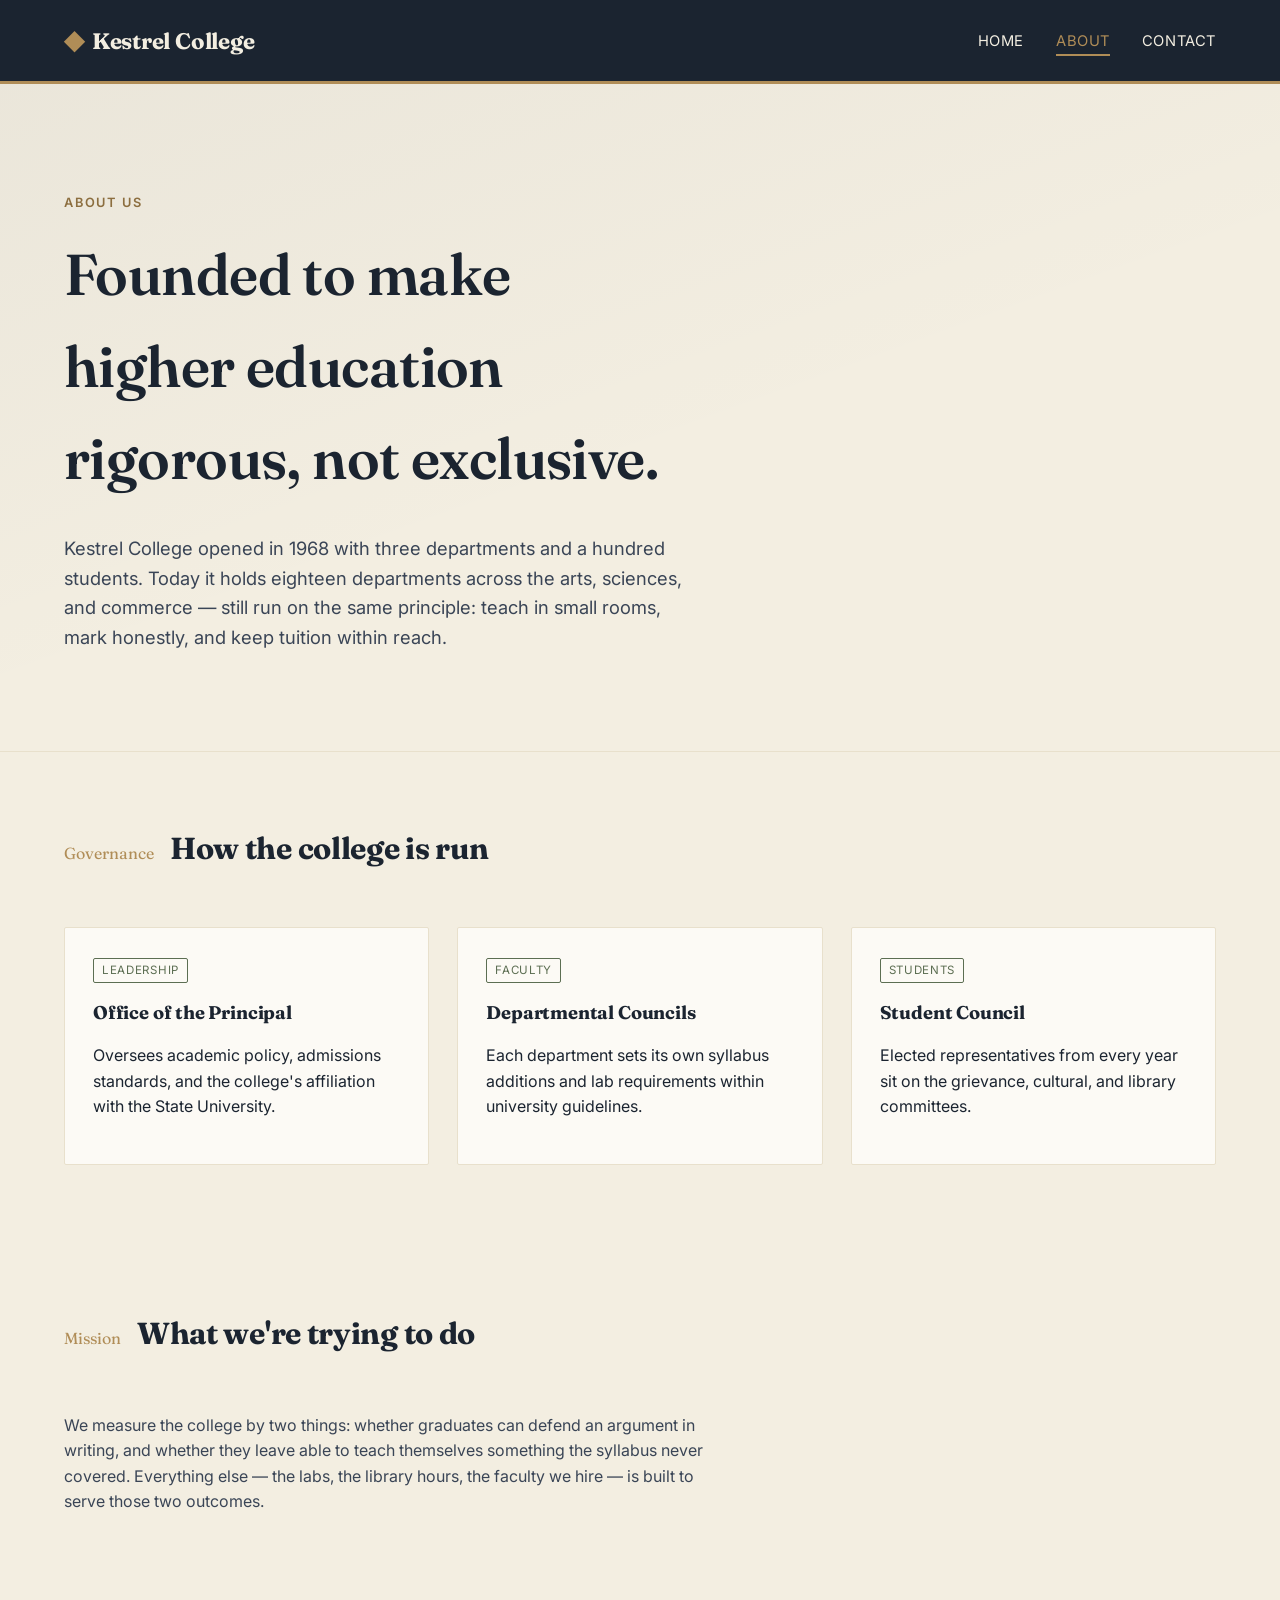
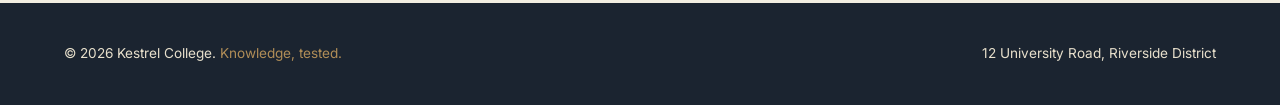
==== about.html @ f405685e "first Initial commit" ====
<!DOCTYPE html>
<html lang="en">
<head>
<meta charset="UTF-8">
<meta name="viewport" content="width=device-width, initial-scale=1.0">
<title>About — Kestrel College</title>
<link rel="stylesheet" href="style.css">
</head>
<body>

<header class="site-header">
  <a class="brand" href="index.html"><span class="mark">◆</span> Kestrel College</a>
  <nav class="main-nav">
    <ul>
      <li><a href="index.html">Home</a></li>
      <li><a href="about.html" aria-current="page">About</a></li>
      <li><a href="contact.html">Contact</a></li>
    </ul>
  </nav>
</header>

<section class="hero">
  <p class="eyebrow">About Us</p>
  <h1>Founded to make higher education rigorous, not exclusive.</h1>
  <p class="lede">Kestrel College opened in 1968 with three departments and a hundred students. Today it holds eighteen departments across the arts, sciences, and commerce — still run on the same principle: teach in small rooms, mark honestly, and keep tuition within reach.</p>
</section>

<section>
  <div class="section-title">
    <span class="num">Governance</span>
    <h2>How the college is run</h2>
  </div>
  <div class="grid">
    <div class="card">
      <span class="tag">Leadership</span>
      <h3>Office of the Principal</h3>
      <p>Oversees academic policy, admissions standards, and the college's affiliation with the State University.</p>
    </div>
    <div class="card">
      <span class="tag">Faculty</span>
      <h3>Departmental Councils</h3>
      <p>Each department sets its own syllabus additions and lab requirements within university guidelines.</p>
    </div>
    <div class="card">
      <span class="tag">Students</span>
      <h3>Student Council</h3>
      <p>Elected representatives from every year sit on the grievance, cultural, and library committees.</p>
    </div>
  </div>
</section>

<section>
  <div class="section-title">
    <span class="num">Mission</span>
    <h2>What we're trying to do</h2>
  </div>
  <p style="max-width:65ch; color:var(--ink-soft);">
    We measure the college by two things: whether graduates can defend an argument in writing, and whether they leave able to teach themselves something the syllabus never covered. Everything else — the labs, the library hours, the faculty we hire — is built to serve those two outcomes.
  </p>
</section>

<footer>
  <span>© 2026 Kestrel College. <span class="brass">Knowledge, tested.</span></span>
  <span>12 University Road, Riverside District</span>
</footer>

</body>
</html>
---- style.css ----
/* Kestrel College — shared stylesheet */

@import url('https://fonts.googleapis.com/css2?family=Fraunces:opsz,wght@9..144,400;9..144,600;9..144,700&family=Inter:wght@400;500;600&display=swap');

:root {
  --ink: #1B2430;
  --ink-soft: #3A4556;
  --parchment: #F3EEE1;
  --parchment-deep: #E8E0CC;
  --brass: #B08D57;
  --brass-deep: #8C6E3F;
  --moss: #5C6E52;
  --white: #FCFAF5;
  --radius: 2px;
}

* { box-sizing: border-box; }

html { scroll-behavior: smooth; }

body {
  margin: 0;
  background: var(--parchment);
  color: var(--ink);
  font-family: 'Inter', -apple-system, sans-serif;
  line-height: 1.6;
}

h1, h2, h3, .brand {
  font-family: 'Fraunces', Georgia, serif;
  color: var(--ink);
  margin: 0 0 0.5em;
  letter-spacing: -0.01em;
}

a { color: inherit; }

img { max-width: 100%; display: block; }

/* ---------- Header / nav ---------- */

.site-header {
  display: flex;
  align-items: center;
  justify-content: space-between;
  padding: 1.25rem 5%;
  background: var(--ink);
  color: var(--parchment);
  position: sticky;
  top: 0;
  z-index: 10;
  border-bottom: 3px solid var(--brass);
}

.brand {
  color: var(--parchment);
  font-size: 1.4rem;
  font-weight: 700;
  text-decoration: none;
  display: flex;
  align-items: baseline;
  gap: 0.5rem;
  margin: 0;
}

.brand .mark {
  color: var(--brass);
  font-size: 1.6rem;
}

nav.main-nav ul {
  list-style: none;
  display: flex;
  gap: 2rem;
  margin: 0;
  padding: 0;
}

nav.main-nav a {
  text-decoration: none;
  color: var(--parchment);
  font-size: 0.92rem;
  letter-spacing: 0.04em;
  text-transform: uppercase;
  padding-bottom: 4px;
  border-bottom: 2px solid transparent;
  transition: border-color 0.2s ease, color 0.2s ease;
}

nav.main-nav a:hover,
nav.main-nav a[aria-current="page"] {
  color: var(--brass);
  border-bottom-color: var(--brass);
}

/* ---------- Hero ---------- */

.hero {
  padding: 6rem 5% 5rem;
  background:
    linear-gradient(160deg, rgba(27,36,48,0.04) 0%, rgba(27,36,48,0) 55%),
    var(--parchment);
  border-bottom: 1px solid var(--parchment-deep);
}

.hero .eyebrow {
  font-size: 0.8rem;
  letter-spacing: 0.14em;
  text-transform: uppercase;
  color: var(--brass-deep);
  font-weight: 600;
  margin-bottom: 1rem;
}

.hero h1 {
  font-size: clamp(2.4rem, 5vw, 3.6rem);
  max-width: 16ch;
  font-weight: 600;
}

.hero p.lede {
  max-width: 52ch;
  font-size: 1.15rem;
  color: var(--ink-soft);
  margin-top: 1rem;
}

.hero-actions {
  margin-top: 2rem;
  display: flex;
  gap: 1rem;
}

/* ---------- Buttons ---------- */

.btn {
  display: inline-block;
  padding: 0.8rem 1.6rem;
  text-decoration: none;
  font-size: 0.9rem;
  letter-spacing: 0.03em;
  border-radius: var(--radius);
  transition: transform 0.15s ease, background 0.15s ease;
}

.btn-primary {
  background: var(--ink);
  color: var(--parchment);
}
.btn-primary:hover { background: var(--brass-deep); transform: translateY(-1px); }

.btn-ghost {
  border: 1px solid var(--ink);
  color: var(--ink);
}
.btn-ghost:hover { background: var(--ink); color: var(--parchment); }

/* ---------- Sections / cards ---------- */

section { padding: 4.5rem 5%; }

.section-title {
  display: flex;
  align-items: baseline;
  gap: 1rem;
  margin-bottom: 2.5rem;
}

.section-title .num {
  font-family: 'Fraunces', serif;
  color: var(--brass);
  font-size: 1rem;
}

.section-title h2 { font-size: 1.9rem; }

.grid {
  display: grid;
  grid-template-columns: repeat(auto-fit, minmax(230px, 1fr));
  gap: 1.75rem;
}

.card {
  background: var(--white);
  border: 1px solid var(--parchment-deep);
  padding: 1.75rem;
  border-radius: var(--radius);
}

.card h3 { font-size: 1.15rem; }

.card .tag {
  display: inline-block;
  font-size: 0.72rem;
  letter-spacing: 0.06em;
  text-transform: uppercase;
  color: var(--moss);
  border: 1px solid var(--moss);
  padding: 0.15rem 0.5rem;
  border-radius: var(--radius);
  margin-bottom: 0.9rem;
}

.stat-row {
  display: flex;
  flex-wrap: wrap;
  gap: 3rem;
  border-top: 1px solid var(--parchment-deep);
  border-bottom: 1px solid var(--parchment-deep);
  padding: 2.5rem 0;
  margin: 3rem 0;
}

.stat .num {
  font-family: 'Fraunces', serif;
  font-size: 2.2rem;
  color: var(--brass-deep);
  font-weight: 600;
}

.stat .label {
  font-size: 0.85rem;
  color: var(--ink-soft);
  text-transform: uppercase;
  letter-spacing: 0.04em;
}

/* ---------- Gallery-specific ---------- */

.gallery-grid {
  display: grid;
  grid-template-columns: repeat(auto-fit, minmax(240px, 1fr));
  gap: 1.5rem;
}

.gallery-tile {
  aspect-ratio: 4/3;
  border-radius: var(--radius);
  display: flex;
  align-items: flex-end;
  padding: 1rem;
  color: var(--white);
  font-family: 'Fraunces', serif;
  font-size: 1.05rem;
  position: relative;
  overflow: hidden;
}

.gallery-tile::after {
  content: "";
  position: absolute;
  inset: 0;
  background: linear-gradient(0deg, rgba(27,36,48,0.65), rgba(27,36,48,0) 60%);
}

.gallery-tile span { position: relative; z-index: 1; }

.tile-1 { background: linear-gradient(135deg, #5C6E52, #1B2430); }
.tile-2 { background: linear-gradient(135deg, #B08D57, #3A4556); }
.tile-3 { background: linear-gradient(135deg, #8C6E3F, #1B2430); }
.tile-4 { background: linear-gradient(135deg, #3A4556, #5C6E52); }
.tile-5 { background: linear-gradient(135deg, #1B2430, #B08D57); }
.tile-6 { background: linear-gradient(135deg, #5C6E52, #8C6E3F); }

/* ---------- Contact ---------- */

.contact-grid {
  display: grid;
  grid-template-columns: 1.1fr 0.9fr;
  gap: 3rem;
}

.info-list {
  list-style: none;
  padding: 0;
  margin: 1.5rem 0 0;
}

.info-list li {
  padding: 0.9rem 0;
  border-bottom: 1px solid var(--parchment-deep);
  display: flex;
  gap: 1rem;
}

.info-list .k {
  min-width: 8ch;
  color: var(--brass-deep);
  font-size: 0.8rem;
  text-transform: uppercase;
  letter-spacing: 0.05em;
  padding-top: 0.15rem;
}

form.contact-form {
  display: grid;
  gap: 1rem;
  background: var(--white);
  border: 1px solid var(--parchment-deep);
  padding: 2rem;
  border-radius: var(--radius);
}

form.contact-form label {
  font-size: 0.8rem;
  text-transform: uppercase;
  letter-spacing: 0.05em;
  color: var(--ink-soft);
  display: block;
  margin-bottom: 0.35rem;
}

form.contact-form input,
form.contact-form textarea {
  width: 100%;
  padding: 0.7rem 0.8rem;
  border: 1px solid var(--parchment-deep);
  border-radius: var(--radius);
  font-family: inherit;
  font-size: 0.95rem;
  background: var(--parchment);
}

/* ---------- Footer ---------- */

footer {
  background: var(--ink);
  color: var(--parchment-deep);
  padding: 2.5rem 5%;
  font-size: 0.85rem;
  display: flex;
  justify-content: space-between;
  flex-wrap: wrap;
  gap: 1rem;
}

footer .brass { color: var(--brass); }

@media (max-width: 720px) {
  .site-header { flex-direction: column; gap: 1rem; align-items: flex-start; }
  nav.main-nav ul { gap: 1.2rem; flex-wrap: wrap; }
  .contact-grid { grid-template-columns: 1fr; }
}
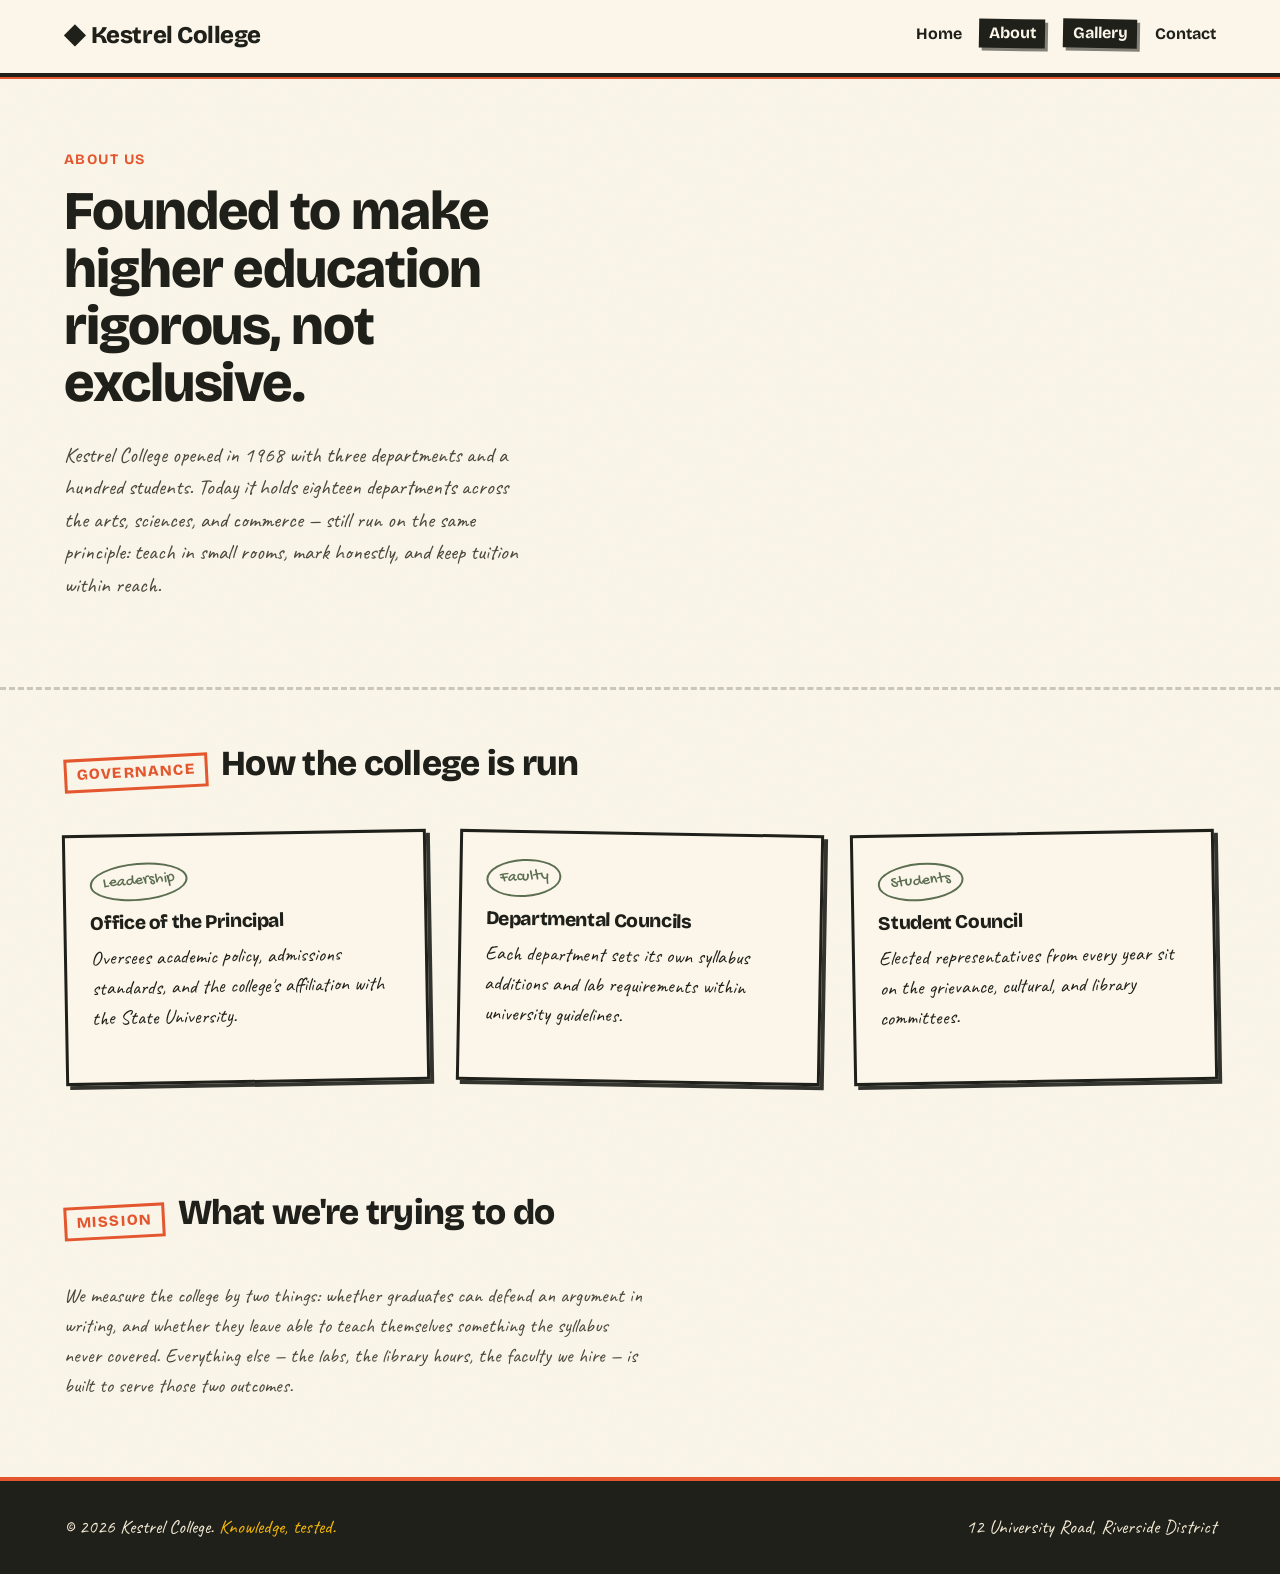
==== commit 5de4de7d: "Gallery branch commit" ====
--- a/about.html
+++ b/about.html
@@ -14,6 +14,7 @@
     <ul>
       <li><a href="index.html">Home</a></li>
       <li><a href="about.html" aria-current="page">About</a></li>
+      <li><a href="gallery.html" aria-current="page">Gallery</a></li>
       <li><a href="contact.html">Contact</a></li>
     </ul>
   </nav>
--- a/style.css
+++ b/style.css
@@ -1,17 +1,22 @@
-/* Kestrel College — shared stylesheet */
-
-@import url('https://fonts.googleapis.com/css2?family=Fraunces:opsz,wght@9..144,400;9..144,600;9..144,700&family=Inter:wght@400;500;600&display=swap');
+/* ============================================================
+   Kestrel College — "Campus Zine" sketchbook editorial
+   Hand-drawn, slightly imperfect, very much alive.
+   ============================================================ */
+
+@import url('https://fonts.googleapis.com/css2?family=Bricolage+Grotesque:opsz,wght@12..96,500;12..96,700;12..96,800&family=Gochi+Hand&family=Caveat:wght@600;700&display=swap');
 
 :root {
-  --ink: #1B2430;
-  --ink-soft: #3A4556;
-  --parchment: #F3EEE1;
-  --parchment-deep: #E8E0CC;
-  --brass: #B08D57;
-  --brass-deep: #8C6E3F;
-  --moss: #5C6E52;
-  --white: #FCFAF5;
-  --radius: 2px;
+  --paper: #FBF6E9;        /* warm pressed paper */
+  --paper-2: #F3EAD3;      /* slightly darker paper pad */
+  --ink: #20201B;          /* near-black ink */
+  --ink-soft: #4A483E;
+  --tomato: #E4572E;       /* punchy accent */
+  --sun: #F2B705;          /* sticky-note yellow */
+  --kestrel: #5C6E52;      /* kestrel green */
+  --sky: #7FB3C9;          /* pen blue */
+  --line: rgba(32,32,27,0.22);
+  --shadow: 4px 4px 0 rgba(32,32,27,0.9);
+  --shadow-lite: 3px 3px 0 rgba(32,32,27,0.55);
 }
 
 * { box-sizing: border-box; }
@@ -20,22 +25,119 @@
 
 body {
   margin: 0;
-  background: var(--parchment);
+  background:
+    radial-gradient(circle at 15% 20%, rgba(242,183,5,0.10), transparent 40%),
+    radial-gradient(circle at 85% 10%, rgba(228,87,46,0.08), transparent 40%),
+    var(--paper);
   color: var(--ink);
-  font-family: 'Inter', -apple-system, sans-serif;
-  line-height: 1.6;
+  font-family: 'Caveat', 'Comic Sans MS', cursive;
+  font-size: 1.25rem;
+  line-height: 1.5;
+  background-image: url('data:image/svg+xml;utf8,<svg xmlns="http://www.w3.org/2000/svg" width="140" height="140"><filter id="n"><feTurbulence type="fractalNoise" baseFrequency="0.9" numOctaves="2" stitchTiles="stitch"/><feColorMatrix type="saturate" values="0"/></filter><rect width="140" height="140" filter="url(%23n)" opacity="0.045"/></svg>');
+  animation: grain 0.6s steps(3) infinite;
+}
+
+@keyframes grain {
+  0% { background-position: 0 0; }
+  50% { background-position: -40px 20px; }
+  100% { background-position: 20px -40px; }
 }
 
 h1, h2, h3, .brand {
-  font-family: 'Fraunces', Georgia, serif;
+  font-family: 'Bricolage Grotesque', 'Arial Black', sans-serif;
+  font-weight: 800;
+  line-height: 1.05;
+  letter-spacing: -0.02em;
   color: var(--ink);
   margin: 0 0 0.5em;
-  letter-spacing: -0.01em;
-}
-
+}
+
+h1 { font-size: clamp(2rem, 6vw, 3.4rem); }
+h2 { font-size: clamp(1.5rem, 4vw, 2.2rem); }
+h3 { font-size: 1.25rem; }
+
+p { margin: 0 0 1em; }
+
+img { max-width: 100%; display: block; }
 a { color: inherit; }
 
-img { max-width: 100%; display: block; }
+::selection { background: var(--sun); color: var(--ink); }
+
+/* Hand-drawn underline / highlight helpers */
+.u-hl {
+  position: relative;
+  display: inline-block;
+  background: linear-gradient(transparent 62%, var(--sun) 62%, var(--sun) 92%, transparent 92%);
+  padding: 0 0.1em;
+}
+
+.scrib {
+  position: relative;
+  display: inline-block;
+}
+.scrib::after {
+  content: "";
+  position: absolute;
+  left: 0;
+  right: 0;
+  bottom: -0.08em;
+  height: 0.4em;
+  background: url('data:image/svg+xml;utf8,<svg xmlns="http://www.w3.org/2000/svg" viewBox="0 0 120 12"><path d="M2 8 C 20 3, 40 11, 60 6 S 100 3, 118 7" fill="none" stroke="%23E4572E" stroke-width="4" stroke-linecap="round"/></svg>');
+  background-size: 120px 12px;
+  background-repeat: repeat-x;
+  opacity: 0.85;
+}
+
+.scrib--kestrel::after {
+  background-image: url('data:image/svg+xml;utf8,<svg xmlns="http://www.w3.org/2000/svg" viewBox="0 0 120 12"><path d="M2 8 C 20 3, 40 11, 60 6 S 100 3, 118 7" fill="none" stroke="%235C6E52" stroke-width="4" stroke-linecap="round"/></svg>');
+}
+
+/* Sticky-note / washi-tape sticker */
+.sticker {
+  display: inline-block;
+  background: var(--sun);
+  color: var(--ink);
+  font-family: 'Caveat', cursive;
+  font-size: 1rem;
+  padding: 0.15rem 0.7rem;
+  transform: rotate(-2deg);
+  box-shadow: var(--shadow-lite);
+  position: relative;
+}
+
+.tape {
+  position: relative;
+}
+.tape::before {
+  content: "";
+  position: absolute;
+  top: -12px;
+  left: 50%;
+  transform: translateX(-50%) rotate(-2deg);
+  width: 7rem;
+  height: 1.35rem;
+  background: rgba(244,219,150,0.72);
+  border-left: 2px dashed rgba(32,32,27,0.15);
+  border-right: 2px dashed rgba(32,32,27,0.15);
+  box-shadow: 0 1px 2px rgba(0,0,0,0.08);
+  z-index: 2;
+}
+
+/* Stamp / badge */
+.stamp {
+  display: inline-block;
+  font-family: 'Bricolage Grotesque', sans-serif;
+  font-weight: 800;
+  font-size: 0.8rem;
+  letter-spacing: 0.12em;
+  text-transform: uppercase;
+  color: var(--tomato);
+  border: 3px double var(--tomato);
+  padding: 0.2rem 0.7rem;
+  transform: rotate(-4deg);
+  border-radius: 6px;
+  opacity: 0.85;
+}
 
 /* ---------- Header / nav ---------- */
 
@@ -43,231 +145,343 @@
   display: flex;
   align-items: center;
   justify-content: space-between;
-  padding: 1.25rem 5%;
-  background: var(--ink);
-  color: var(--parchment);
+  flex-wrap: wrap;
+  gap: 0.5rem 1.5rem;
+  padding: 1.1rem 5% 1.4rem;
   position: sticky;
   top: 0;
-  z-index: 10;
-  border-bottom: 3px solid var(--brass);
+  z-index: 20;
+  background: var(--paper);
+  border-bottom: 4px solid var(--ink);
+  box-shadow: 0 2px 0 var(--tomato);
 }
 
 .brand {
-  color: var(--parchment);
-  font-size: 1.4rem;
-  font-weight: 700;
+  display: flex;
+  align-items: baseline;
+  gap: 0.4rem;
   text-decoration: none;
-  display: flex;
-  align-items: baseline;
-  gap: 0.5rem;
+  color: var(--ink);
+  font-size: 1.5rem;
   margin: 0;
 }
 
 .brand .mark {
-  color: var(--brass);
-  font-size: 1.6rem;
+  font-size: 1.7rem;
+}
+.brand .mark-bird {
+  color: var(--tomato);
+  transform: rotate(-8deg);
+  display: inline-block;
 }
 
 nav.main-nav ul {
   list-style: none;
   display: flex;
-  gap: 2rem;
+  flex-wrap: wrap;
+  gap: 1.1rem;
   margin: 0;
   padding: 0;
 }
 
 nav.main-nav a {
   text-decoration: none;
-  color: var(--parchment);
-  font-size: 0.92rem;
-  letter-spacing: 0.04em;
+  color: var(--ink);
+  font-family: 'Bricolage Grotesque', sans-serif;
+  font-weight: 700;
+  font-size: 1rem;
+  border-bottom: 3px solid transparent;
+  padding-bottom: 2px;
+  transition: transform 0.15s ease, border-color 0.15s ease, color 0.15s ease;
+  display: inline-block;
+}
+
+nav.main-nav a:hover {
+  transform: rotate(-2deg) translateY(-1px);
+  border-bottom-color: var(--tomato);
+}
+
+nav.main-nav a[aria-current="page"] {
+  background: var(--ink);
+  color: var(--paper);
+  padding: 0.15rem 0.6rem;
+  border-bottom: none;
+  transform: rotate(1deg);
+  box-shadow: var(--shadow-lite);
+}
+
+/* ---------- Hero ---------- */
+
+.hero {
+  padding: 4.5rem 5% 4rem;
+  position: relative;
+  border-bottom: 3px dashed var(--line);
+}
+
+.hero .eyebrow {
+  font-family: 'Bricolage Grotesque', sans-serif;
+  font-weight: 700;
+  font-size: 0.9rem;
+  letter-spacing: 0.1em;
   text-transform: uppercase;
-  padding-bottom: 4px;
-  border-bottom: 2px solid transparent;
-  transition: border-color 0.2s ease, color 0.2s ease;
-}
-
-nav.main-nav a:hover,
-nav.main-nav a[aria-current="page"] {
-  color: var(--brass);
-  border-bottom-color: var(--brass);
-}
-
-/* ---------- Hero ---------- */
-
-.hero {
-  padding: 6rem 5% 5rem;
-  background:
-    linear-gradient(160deg, rgba(27,36,48,0.04) 0%, rgba(27,36,48,0) 55%),
-    var(--parchment);
-  border-bottom: 1px solid var(--parchment-deep);
-}
-
-.hero .eyebrow {
-  font-size: 0.8rem;
-  letter-spacing: 0.14em;
+  color: var(--tomato);
+  margin-bottom: 0.8rem;
+}
+
+.hero h1 { max-width: 14ch; }
+
+.hero p.lede {
+  max-width: 46ch;
+  color: var(--ink-soft);
+  font-size: 1.35rem;
+}
+
+.hero-actions {
+  margin-top: 1.8rem;
+  display: flex;
+  flex-wrap: wrap;
+  gap: 1rem;
+}
+
+/* Hand-drawn arrow doodle near hero */
+.doodle-arrow {
+  position: absolute;
+  right: 7%;
+  bottom: 5rem;
+  font-size: 3rem;
+  color: var(--tomato);
+  transform: rotate(-12deg);
+  opacity: 0.8;
+  animation: bob 3s ease-in-out infinite;
+}
+@keyframes bob {
+  0%,100% { transform: rotate(-12deg) translateY(0); }
+  50% { transform: rotate(-12deg) translateY(-8px); }
+}
+
+/* ---------- Buttons ---------- */
+
+.btn {
+  display: inline-block;
+  padding: 0.7rem 1.4rem;
+  text-decoration: none;
+  font-family: 'Bricolage Grotesque', sans-serif;
+  font-weight: 700;
+  font-size: 1rem;
+  border: 3px solid var(--ink);
+  box-shadow: var(--shadow);
+  transition: transform 0.12s ease, box-shadow 0.12s ease, background 0.12s ease;
+}
+
+.btn:hover {
+  transform: translate(2px, 2px);
+  box-shadow: 2px 2px 0 var(--ink);
+}
+
+.btn:active { transform: translate(4px,4px); box-shadow: none; }
+
+.btn-primary { background: var(--ink); color: var(--paper); }
+.btn-primary:hover { background: var(--tomato); border-color: var(--tomato); box-shadow: 2px 2px 0 var(--tomato); }
+
+.btn-ghost { background: var(--paper); color: var(--ink); }
+.btn-ghost:hover { background: var(--sun); }
+
+.btn-tomato { background: var(--tomato); color: var(--paper); border-color: var(--tomato); }
+.btn-tomato:hover { background: var(--ink); border-color: var(--ink); box-shadow: 2px 2px 0 var(--ink); }
+
+/* ---------- Sections ---------- */
+
+section { padding: 3.5rem 5%; }
+
+.section-title {
+  display: flex;
+  align-items: center;
+  flex-wrap: wrap;
+  gap: 0.8rem;
+  margin-bottom: 2rem;
+}
+
+.section-title .num {
+  font-family: 'Bricolage Grotesque', sans-serif;
+  font-weight: 800;
+  color: var(--tomato);
+  font-size: 0.95rem;
+  letter-spacing: 0.08em;
   text-transform: uppercase;
-  color: var(--brass-deep);
-  font-weight: 600;
-  margin-bottom: 1rem;
-}
-
-.hero h1 {
-  font-size: clamp(2.4rem, 5vw, 3.6rem);
-  max-width: 16ch;
-  font-weight: 600;
-}
-
-.hero p.lede {
-  max-width: 52ch;
-  font-size: 1.15rem;
-  color: var(--ink-soft);
-  margin-top: 1rem;
-}
-
-.hero-actions {
-  margin-top: 2rem;
-  display: flex;
-  gap: 1rem;
-}
-
-/* ---------- Buttons ---------- */
-
-.btn {
-  display: inline-block;
-  padding: 0.8rem 1.6rem;
-  text-decoration: none;
-  font-size: 0.9rem;
-  letter-spacing: 0.03em;
-  border-radius: var(--radius);
-  transition: transform 0.15s ease, background 0.15s ease;
-}
-
-.btn-primary {
-  background: var(--ink);
-  color: var(--parchment);
-}
-.btn-primary:hover { background: var(--brass-deep); transform: translateY(-1px); }
-
-.btn-ghost {
-  border: 1px solid var(--ink);
-  color: var(--ink);
-}
-.btn-ghost:hover { background: var(--ink); color: var(--parchment); }
-
-/* ---------- Sections / cards ---------- */
-
-section { padding: 4.5rem 5%; }
-
-.section-title {
-  display: flex;
-  align-items: baseline;
-  gap: 1rem;
-  margin-bottom: 2.5rem;
-}
-
-.section-title .num {
-  font-family: 'Fraunces', serif;
-  color: var(--brass);
-  font-size: 1rem;
-}
-
-.section-title h2 { font-size: 1.9rem; }
+  border: 3px solid var(--tomato);
+  padding: 0.15rem 0.6rem;
+  transform: rotate(-3deg);
+}
+
+/* ---------- Cards ---------- */
 
 .grid {
   display: grid;
   grid-template-columns: repeat(auto-fit, minmax(230px, 1fr));
-  gap: 1.75rem;
+  gap: 1.9rem;
 }
 
 .card {
-  background: var(--white);
-  border: 1px solid var(--parchment-deep);
-  padding: 1.75rem;
-  border-radius: var(--radius);
-}
-
-.card h3 { font-size: 1.15rem; }
+  background: var(--paper);
+  border: 3px solid var(--ink);
+  box-shadow: var(--shadow);
+  padding: 1.6rem 1.5rem 1.8rem;
+  position: relative;
+  transition: transform 0.15s ease, box-shadow 0.15s ease;
+}
+
+.card:nth-child(odd) { transform: rotate(-1deg); }
+.card:nth-child(even) { transform: rotate(1deg); }
+
+.card:hover { transform: rotate(0deg) translateY(-4px); box-shadow: 6px 6px 0 var(--ink); }
+
+.card h3 { font-size: 1.2rem; }
 
 .card .tag {
   display: inline-block;
-  font-size: 0.72rem;
-  letter-spacing: 0.06em;
-  text-transform: uppercase;
-  color: var(--moss);
-  border: 1px solid var(--moss);
-  padding: 0.15rem 0.5rem;
-  border-radius: var(--radius);
-  margin-bottom: 0.9rem;
-}
+  font-family: 'Gochi Hand', cursive;
+  font-size: 1rem;
+  color: var(--kestrel);
+  border: 2px solid var(--kestrel);
+  border-radius: 50%;
+  padding: 0.3rem 0.7rem;
+  transform: rotate(-4deg);
+  margin-bottom: 0.8rem;
+  background: var(--paper);
+}
+
+.card .pin {
+  position: absolute;
+  top: -10px;
+  left: 50%;
+  transform: translateX(-50%);
+  width: 14px;
+  height: 14px;
+  border-radius: 50%;
+  background: var(--tomato);
+  box-shadow: inset -2px -2px 0 rgba(0,0,0,0.25), 0 2px 3px rgba(0,0,0,0.3);
+}
+
+/* ---------- Stats ---------- */
 
 .stat-row {
-  display: flex;
-  flex-wrap: wrap;
-  gap: 3rem;
-  border-top: 1px solid var(--parchment-deep);
-  border-bottom: 1px solid var(--parchment-deep);
-  padding: 2.5rem 0;
-  margin: 3rem 0;
+  display: grid;
+  grid-template-columns: repeat(auto-fit, minmax(150px, 1fr));
+  gap: 1.5rem;
+  border: 3px dashed var(--ink);
+  padding: 2rem 1.5rem;
+  margin: 2.5rem 0;
+  background: var(--paper-2);
+}
+
+.stat {
+  text-align: center;
+  position: relative;
 }
 
 .stat .num {
-  font-family: 'Fraunces', serif;
-  font-size: 2.2rem;
-  color: var(--brass-deep);
-  font-weight: 600;
+  font-family: 'Bricolage Grotesque', sans-serif;
+  font-weight: 800;
+  font-size: 2.6rem;
+  color: var(--tomato);
+  display: block;
+  line-height: 1;
+  text-decoration: underline wavy rgba(32,32,27,0.3) 2px;
+  text-underline-offset: 0.3em;
 }
 
 .stat .label {
-  font-size: 0.85rem;
+  font-size: 1.1rem;
   color: var(--ink-soft);
-  text-transform: uppercase;
-  letter-spacing: 0.04em;
-}
-
-/* ---------- Gallery-specific ---------- */
+  margin-top: 0.6rem;
+  display: block;
+}
+
+/* ---------- Marquee ticker ---------- */
+
+.marquee {
+  background: var(--ink);
+  color: var(--paper);
+  border-top: 3px solid var(--sun);
+  border-bottom: 3px solid var(--sun);
+  overflow: hidden;
+  white-space: nowrap;
+  padding: 0.55rem 0;
+  font-family: 'Bricolage Grotesque', sans-serif;
+  font-weight: 700;
+  font-size: 1rem;
+  letter-spacing: 0.05em;
+}
+
+.marquee span {
+  display: inline-block;
+  padding-left: 100%;
+  animation: ticker 22s linear infinite;
+}
+@keyframes ticker {
+  0% { transform: translateX(0); }
+  100% { transform: translateX(-100%); }
+}
+
+/* ---------- Gallery ---------- */
 
 .gallery-grid {
   display: grid;
-  grid-template-columns: repeat(auto-fit, minmax(240px, 1fr));
-  gap: 1.5rem;
+  grid-template-columns: repeat(auto-fit, minmax(230px, 1fr));
+  gap: 2rem;
 }
 
 .gallery-tile {
   aspect-ratio: 4/3;
-  border-radius: var(--radius);
+  border: 3px solid var(--ink);
+  box-shadow: var(--shadow);
   display: flex;
   align-items: flex-end;
   padding: 1rem;
-  color: var(--white);
-  font-family: 'Fraunces', serif;
+  color: var(--paper);
+  font-family: 'Bricolage Grotesque', sans-serif;
+  font-weight: 800;
   font-size: 1.05rem;
   position: relative;
   overflow: hidden;
-}
-
-.gallery-tile::after {
-  content: "";
+  background-image: url('data:image/svg+xml;utf8,<svg xmlns="http://www.w3.org/2000/svg" width="100" height="100"><filter id="n"><feTurbulence type="fractalNoise" baseFrequency="0.8" numOctaves="2" stitchTiles="stitch"/><feColorMatrix type="saturate" values="0"/></filter><rect width="100" height="100" filter="url(%23n)" opacity="0.15"/></svg>');
+}
+
+.gallery-tile:nth-child(odd) { transform: rotate(-1.5deg); }
+.gallery-tile:nth-child(even) { transform: rotate(1.5deg); }
+
+.gallery-tile span {
+  position: relative;
+  z-index: 1;
+  background: rgba(32,32,27,0.85);
+  padding: 0.2rem 0.5rem;
+  transform: rotate(-1deg);
+}
+
+.tile-1 { background: linear-gradient(135deg, #5C6E52, #20201B); }
+.tile-2 { background: linear-gradient(135deg, #F2B705, #E4572E); color: var(--ink); }
+.tile-3 { background: linear-gradient(135deg, #7FB3C9, #20201B); }
+.tile-4 { background: linear-gradient(135deg, #E4572E, #5C6E52); }
+.tile-5 { background: linear-gradient(135deg, #20201B, #7FB3C9); }
+.tile-6 { background: linear-gradient(135deg, #5C6E52, #E4572E); }
+
+.gallery-tile .tape-white {
   position: absolute;
-  inset: 0;
-  background: linear-gradient(0deg, rgba(27,36,48,0.65), rgba(27,36,48,0) 60%);
-}
-
-.gallery-tile span { position: relative; z-index: 1; }
-
-.tile-1 { background: linear-gradient(135deg, #5C6E52, #1B2430); }
-.tile-2 { background: linear-gradient(135deg, #B08D57, #3A4556); }
-.tile-3 { background: linear-gradient(135deg, #8C6E3F, #1B2430); }
-.tile-4 { background: linear-gradient(135deg, #3A4556, #5C6E52); }
-.tile-5 { background: linear-gradient(135deg, #1B2430, #B08D57); }
-.tile-6 { background: linear-gradient(135deg, #5C6E52, #8C6E3F); }
+  top: -2px;
+  left: 50%;
+  transform: translateX(-50%) rotate(2deg);
+  width: 6rem;
+  height: 1.2rem;
+  background: rgba(251,246,233,0.75);
+  z-index: 2;
+}
 
 /* ---------- Contact ---------- */
 
 .contact-grid {
   display: grid;
   grid-template-columns: 1.1fr 0.9fr;
-  gap: 3rem;
+  gap: 2.5rem;
 }
 
 .info-list {
@@ -278,31 +492,38 @@
 
 .info-list li {
   padding: 0.9rem 0;
-  border-bottom: 1px solid var(--parchment-deep);
+  border-bottom: 3px dotted var(--line);
   display: flex;
   gap: 1rem;
+  align-items: flex-start;
 }
 
 .info-list .k {
   min-width: 8ch;
-  color: var(--brass-deep);
-  font-size: 0.8rem;
+  color: var(--kestrel);
+  font-family: 'Bricolage Grotesque', sans-serif;
+  font-weight: 700;
+  font-size: 0.85rem;
   text-transform: uppercase;
   letter-spacing: 0.05em;
-  padding-top: 0.15rem;
+  padding-top: 0.2rem;
 }
 
 form.contact-form {
   display: grid;
-  gap: 1rem;
-  background: var(--white);
-  border: 1px solid var(--parchment-deep);
-  padding: 2rem;
-  border-radius: var(--radius);
+  gap: 1.1rem;
+  background: var(--paper);
+  border: 3px solid var(--ink);
+  box-shadow: var(--shadow);
+  padding: 2rem 1.6rem;
+  position: relative;
+  transform: rotate(0.5deg);
 }
 
 form.contact-form label {
-  font-size: 0.8rem;
+  font-family: 'Bricolage Grotesque', sans-serif;
+  font-weight: 700;
+  font-size: 0.85rem;
   text-transform: uppercase;
   letter-spacing: 0.05em;
   color: var(--ink-soft);
@@ -314,30 +535,42 @@
 form.contact-form textarea {
   width: 100%;
   padding: 0.7rem 0.8rem;
-  border: 1px solid var(--parchment-deep);
-  border-radius: var(--radius);
-  font-family: inherit;
-  font-size: 0.95rem;
-  background: var(--parchment);
+  border: 2px solid var(--ink);
+  border-radius: 0;
+  font-family: 'Caveat', cursive;
+  font-size: 1.2rem;
+  background: #FFFDF6;
+  box-shadow: inset 2px 2px 0 rgba(32,32,27,0.08);
+}
+
+form.contact-form input:focus,
+form.contact-form textarea:focus {
+  outline: 3px solid var(--sun);
+  outline-offset: 1px;
 }
 
 /* ---------- Footer ---------- */
 
 footer {
   background: var(--ink);
-  color: var(--parchment-deep);
-  padding: 2.5rem 5%;
-  font-size: 0.85rem;
+  color: var(--paper-2);
+  padding: 2rem 5%;
+  font-family: 'Caveat', cursive;
+  font-size: 1.2rem;
   display: flex;
   justify-content: space-between;
   flex-wrap: wrap;
   gap: 1rem;
-}
-
-footer .brass { color: var(--brass); }
+  border-top: 4px solid var(--tomato);
+}
+
+footer .brass { color: var(--sun); }
+
+/* ---------- Responsive ---------- */
 
 @media (max-width: 720px) {
-  .site-header { flex-direction: column; gap: 1rem; align-items: flex-start; }
-  nav.main-nav ul { gap: 1.2rem; flex-wrap: wrap; }
+  .site-header { flex-direction: column; align-items: flex-start; }
   .contact-grid { grid-template-columns: 1fr; }
-}
+  .doodle-arrow { display: none; }
+  .stat-row { grid-template-columns: repeat(2, 1fr); }
+}
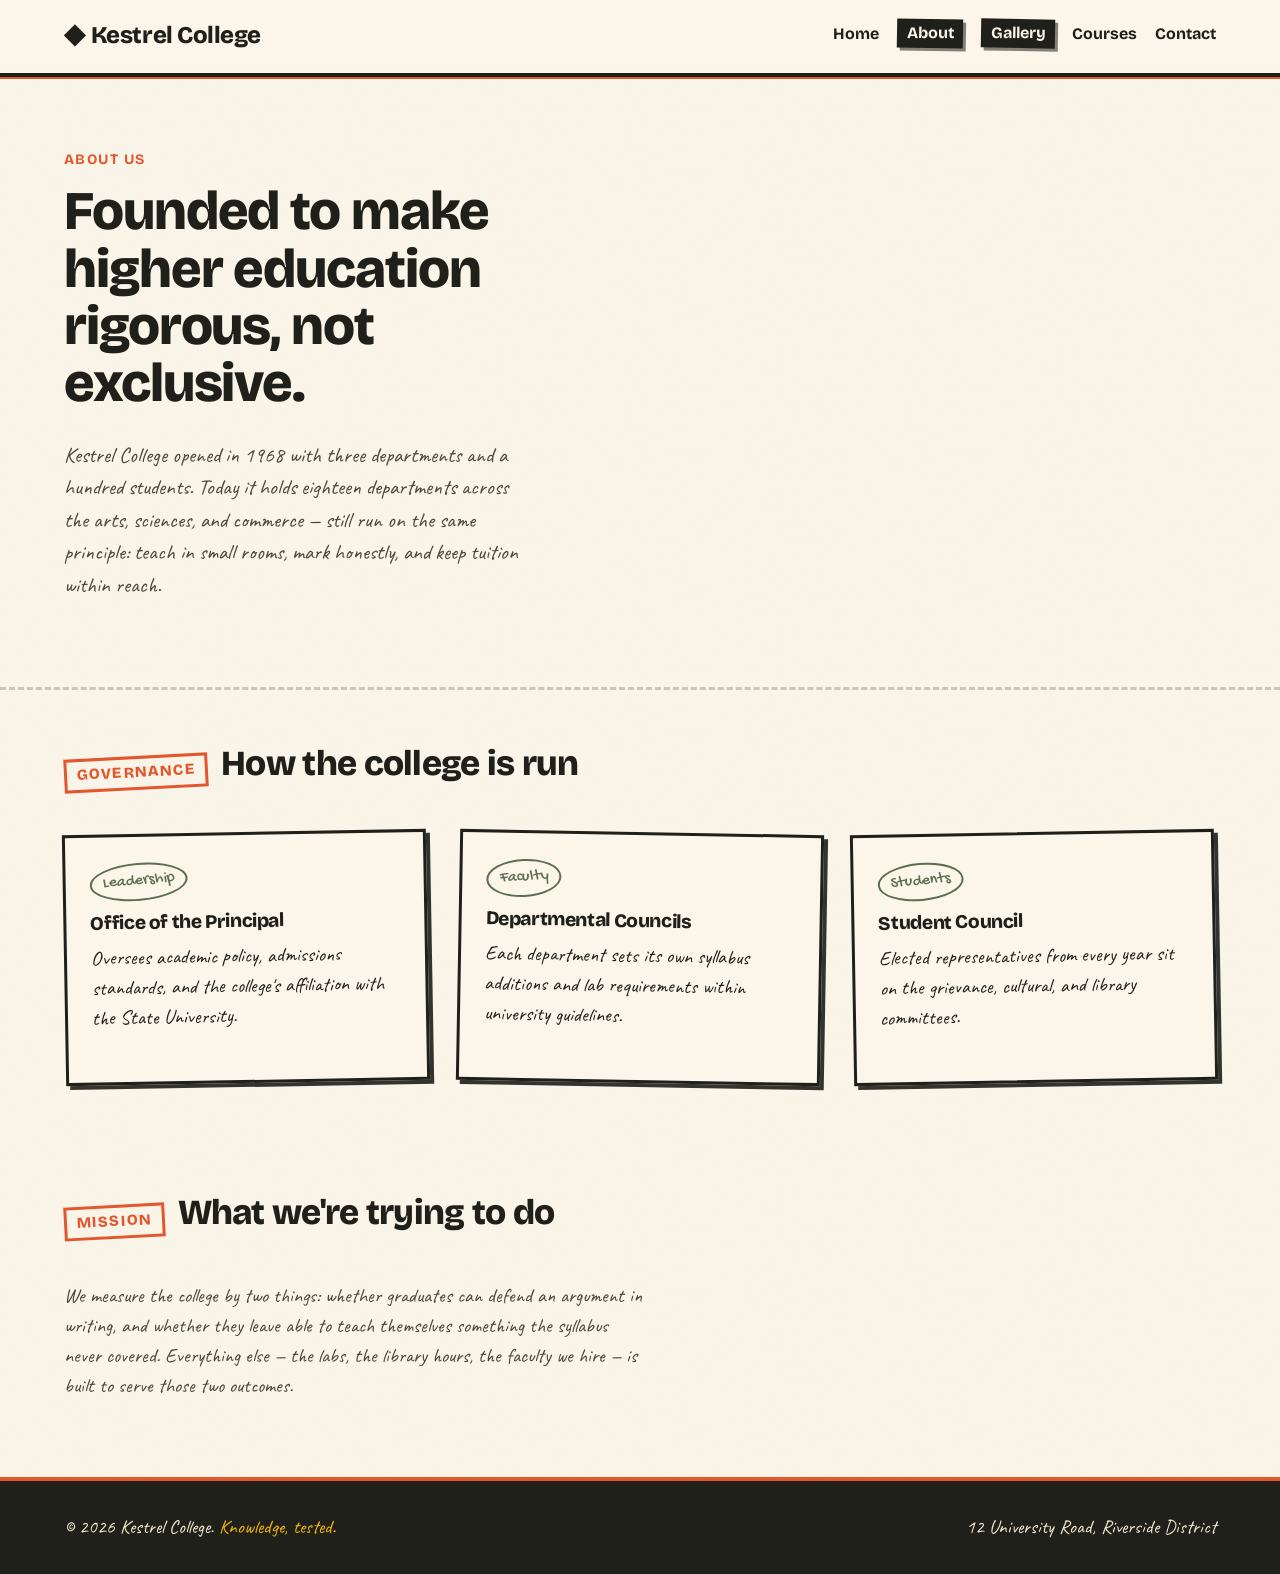
==== commit f5e047f9: "commit for courses" ====
--- a/about.html
+++ b/about.html
@@ -15,6 +15,7 @@
       <li><a href="index.html">Home</a></li>
       <li><a href="about.html" aria-current="page">About</a></li>
       <li><a href="gallery.html" aria-current="page">Gallery</a></li>
+      <li><a href="courses.html">Courses</a></li>
       <li><a href="contact.html">Contact</a></li>
     </ul>
   </nav>
